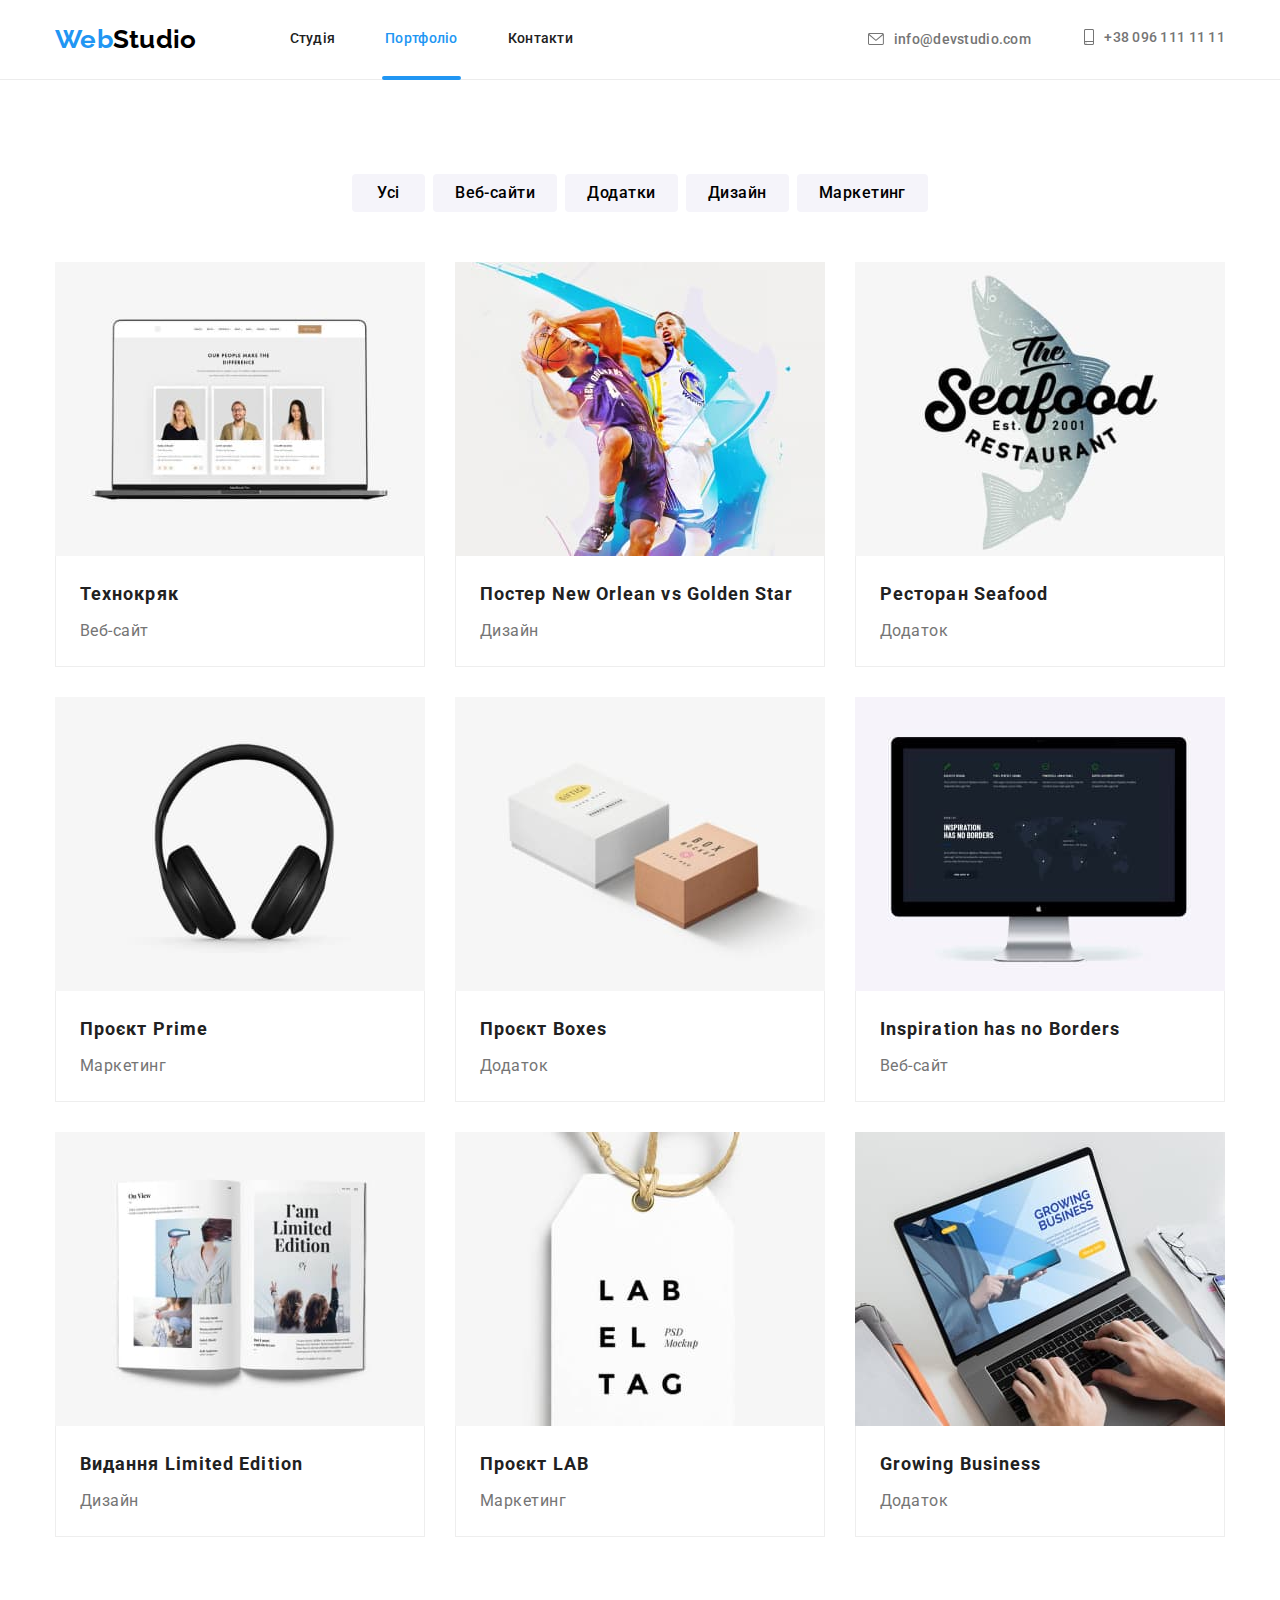
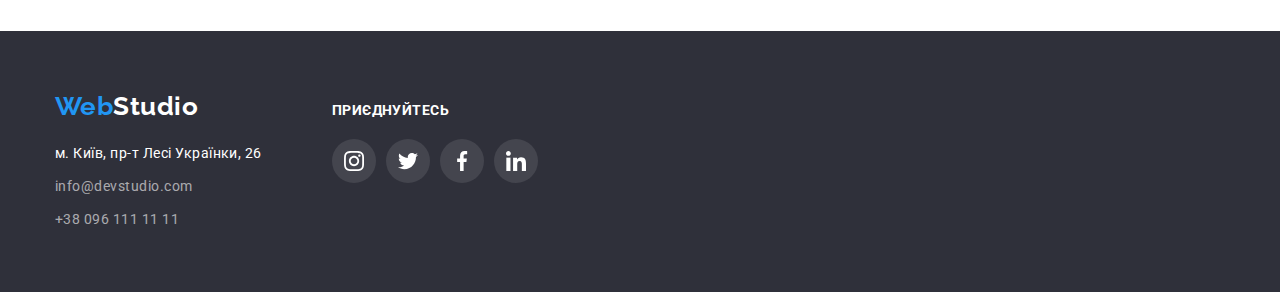
==== portfolio.html @ ce102ca3 "Copied hw5" ====
<!DOCTYPE html>
<html lang="uk">

<head>
    <meta charset="UTF-8">
    <meta name="viewport" content="width=device-width, initial-scale=1.0">
    <title>goit-hw5</title>
    <link
        href="https://fonts.googleapis.com/css2?family=Raleway:wght@700&family=Roboto:wght@400;500;700;900&display=swap"
        rel="stylesheet">
    <link rel="stylesheet" href="https://cdn.jsdelivr.net/npm/modern-normalize@1.1.0/modern-normalize.min.css" />
    <link rel="stylesheet" href="./css/style.css">

</head>

<body>
    <header class="header">
        <div class="header-container container">
            <nav class="header-nav">
                <a href="./index.html" lang="en" class="header-logo logo link"><span
                        class="logo-feature">Web</span>Studio</a>
                <ul class="menu list">
                    <li class="menu-item">
                        <a class="menu-link link" href="./index.html">Студія</a>
                    </li>
                    <li class="menu-item">
                        <a class="menu-link link current" href="./portfolio.html">Портфоліо</a>
                    </li>
                    <li class="menu-item">
                        <a class="menu-link link" href="">Контакти</a>
                    </li>
                </ul>
            </nav>
            <div class="header-links">
                <a class="header-email link" href="mailto:info@devstudio.com">
                    <svg class="email-icon" width="16" height="12">
                        <use href="./images/icons.svg#icon-envelope"></use>
                    </svg>
                    info@devstudio.com</a>
                <a href="tel:+380961111111" class="header-phone-number link">
                    <svg class="tel-icon" width="10" height="16">
                        <use href="./images/icons.svg#icon-smartphone"></use>
                    </svg>
                    +38 096 111 11 11</a>
            </div>
        </div>
    </header>
    <main class="portfolio section">
        <div class="container">
            <h1 class="portfolio-title visually-hidden">Cписок прикладів робіт</h1>
            <ul class="filters-menu list">
                <li class="filters-item">
                    <button class="filters-btn btn" type="button">Усі</button>
                </li>
                <li class="filters-item">
                    <button class="filters-btn btn" type="button">Веб-сайти</button>
                </li>
                <li class="filters-item">
                    <button class="filters-btn btn" type="button">Додатки</button>
                </li>
                <li class="filters-item">
                    <button class="filters-btn btn" type="button">Дизайн</button>
                </li>
                <li class="filters-item">
                    <button class="filters-btn btn" type="button">Маркетинг</button>
                </li>
            </ul>
            <ul class="project-list list">
                <li class="project-item">
                    <a class="project-link link" href="">
                        <div class="project-thumb">
                            <img src="./images/portfolio/portfolio1.jpg" alt="Технокряк"
                                width="370" height="294" class="project-thumb-img img">
                            <p class="project-thumb-text">Ресурс пропонує комплексні пропозиції з різним рівнем
                                функціоналу та сервісів. Все це дозволить відвідувачу отримати вичерпні відомості про
                                компанію чи приватну особу.</p>
                        </div>
                        <div class="project-wrapper">
                            <h2 class="project-title">Технокряк</h2>
                            <p class="project-text">Веб-сайт</p>
                        </div>
                    </a>
                </li>
                <li class="project-item">
                    <a class="project-link link" href="">
                        <div class="project-thumb">
                            <img src="./images/portfolio/portfolio2.jpg" alt="Постер New Orlean vs Golden Star"
                                width="370" height="294" class="project-thumb-img img">
                            <p class="project-thumb-text">Ресурс пропонує комплексні пропозиції з різним рівнем
                                функціоналу та сервісів. Все це дозволить відвідувачу отримати вичерпні відомості про
                                компанію чи приватну особу.</p>
                        </div>
                        <div class="project-wrapper">
                            <h2 class="project-title">Постер New Orlean vs Golden Star</h2>
                            <p class="project-text">Дизайн</p>
                        </div>
                    </a>
                </li>
                <li class="project-item">
                    <a class="project-link link" href="">
                        <div class="project-thumb">
                            <img src="./images/portfolio/portfolio3.jpg" alt="Ресторан Seafood" width="370" height="294"
                                class="project-thumb-img img">
                            <p class="project-thumb-text">Ресурс пропонує комплексні пропозиції з різним рівнем
                                функціоналу та сервісів. Все це дозволить відвідувачу отримати вичерпні відомості про
                                компанію чи приватну особу.</p>
                        </div>
                        <div class="project-wrapper">
                            <h2 class="project-title">Ресторан Seafood</h2>
                            <p class="project-text">Додаток</p>
                        </div>
                    </a>
                </li>
                <li class="project-item">
                    <a class="project-link link" href="">
                        <div class="project-thumb">
                            <img src="./images/portfolio/portfolio4.jpg" alt="Проєкт Prime" width="370" height="294"
                                class="project-thumb-img img">
                            <p class="project-thumb-text">Ресурс пропонує комплексні пропозиції з різним рівнем
                                функціоналу та сервісів. Все це дозволить відвідувачу отримати вичерпні відомості про
                                компанію чи приватну особу.</p>
                        </div>
                        <div class="project-wrapper">
                            <h2 class="project-title">Проєкт Prime</h2>
                            <p class="project-text">Маркетинг</p>
                        </div>
                    </a>
                </li>
                <li class="project-item">
                    <a class="project-link link" href="">
                        <div class="project-thumb">
                            <img src="./images/portfolio/portfolio5.jpg" alt="Проєкт Boxes" width="370" height="294"
                                class="project-thumb-img img">
                            <p class="project-thumb-text">Ресурс пропонує комплексні пропозиції з різним рівнем
                                функціоналу та сервісів. Все це дозволить відвідувачу отримати вичерпні відомості про
                                компанію чи приватну особу.</p>
                        </div>
                        <div class="project-wrapper">
                            <h2 class="project-title">Проєкт Boxes</h2>
                            <p class="project-text">Додаток</p>
                        </div>
                    </a>
                </li>
                <li class="project-item">
                    <a class="project-link link" href="">
                        <div class="project-thumb">
                            <img src="./images/portfolio/portfolio6.jpg" alt="Inspiration has no Borders" width="370"
                                height="294" class="project-thumb-img img">
                            <p class="project-thumb-text">Ресурс пропонує комплексні пропозиції з різним рівнем
                                функціоналу та сервісів. Все це дозволить відвідувачу отримати вичерпні відомості про
                                компанію чи приватну особу.</p>
                        </div>
                        <div class="project-wrapper">
                            <h2 class="project-title">Inspiration has no Borders</h2>
                            <p class="project-text">Веб-сайт</p>
                        </div>
                    </a>
                </li>
                <li class="project-item">
                    <a class="project-link link" href="">
                        <div class="project-thumb">
                            <img src="./images/portfolio/portfolio7.jpg" alt="Видання Limited Edition" width="370"
                                height="294" class="project-thumb-img img">
                            <p class="project-thumb-text">Ресурс пропонує комплексні пропозиції з різним рівнем
                                функціоналу та сервісів. Все це дозволить відвідувачу отримати вичерпні відомості про
                                компанію чи приватну особу.</p>
                        </div>
                        <div class="project-wrapper">
                            <h2 class="project-title">Видання Limited Edition</h2>
                            <p class="project-text">Дизайн</p>
                        </div>
                    </a>
                </li>
                <li class="project-item">
                    <a class="project-link link" href="">
                        <div class="project-thumb">
                            <img src="./images/portfolio/portfolio8.jpg" alt="Проєкт LAB" width="370" height="294"
                                class="project-thumb-img img">
                            <p class="project-thumb-text">Ресурс пропонує комплексні пропозиції з різним рівнем
                                функціоналу та сервісів. Все це дозволить відвідувачу отримати вичерпні відомості про
                                компанію чи приватну особу.</p>
                        </div>
                        <div class="project-wrapper">
                            <h2 class="project-title">Проєкт LAB</h2>
                            <p class="project-text">Маркетинг</p>
                        </div>
                    </a>
                </li>
                <li class="project-item">
                    <a class="project-link link" href="">
                        <div class="project-thumb">
                            <img src="./images/portfolio/portfolio9.jpg" alt="Growing Business" width="370" height="294"
                                class="project-thumb-img img">
                            <p class="project-thumb-text">Ресурс пропонує комплексні пропозиції з різним рівнем
                                функціоналу та сервісів. Все це дозволить відвідувачу отримати вичерпні відомості про
                                компанію чи приватну особу.</p>
                        </div>
                        <div class="project-wrapper">
                            <h2 class="project-title">Growing Business</h2>
                            <p class="project-text">Додаток</p>
                        </div>
                    </a>
                </li>

            </ul>
        </div>
    </main>
    <footer class="footer">
        <div class="container footer-container">
            <div class="footer-address">
                <a href="./index.html" lang="en" class="footer-logo logo link"><span
                        class="logo-feature">Web</span>Studio</a>
                <address class="contact">
                    <ul class="contact-list list">
                        <li class="contact-item">
                            <a href="https://goo.gl/maps/WSS5QyxdvY6HkFST6" target="_blank" rel="noopener noreferrer"
                                class="contact-address link"> м. Київ,
                                пр-т Лесі Українки, 26</a>
                        </li>
                        <li class="contact-item">
                            <a href="mailto:info@devstudio.com" class="contact-email link">info@devstudio.com</a> <br>
                        </li>
                        <li class="contact-item">
                            <a href="tel:+380961111111" class="contact-phone link">+38 096 111 11 11</a>
                        </li>
                    </ul>
                </address>
            </div>
            <div class="footer-social">
                <h3 class="footer-social-title">приєднуйтесь</h3>
                <ul class="social-list list">
                    <li class="social-list-item">
                        <a href="" class="social-list-link social-list-link-footer">
                            <svg class="social-list-icon social-list-icon-footer" width="20" height="20">
                                <use href="./images/icons.svg#icon-instagram"></use>
                            </svg>
                        </a>
                    </li>
                    <li class="social-list-item">
                        <a href="" class="social-list-link social-list-link-footer">
                            <svg class="social-list-icon social-list-icon-footer" width="20" height="20">
                                <use href="./images/icons.svg#icon-twitter"></use>
                            </svg>
                        </a>
                    </li>
                    <li class="social-list-item">
                        <a href="" class="social-list-link social-list-link-footer">
                            <svg class="social-list-icon social-list-icon-footer" width="20" height="20">
                                <use href="./images/icons.svg#icon-facebook"></use>
                            </svg>
                        </a>
                    </li>
                    <li class="social-list-item">
                        <a href="" class="social-list-link social-list-link-footer">
                            <svg class="social-list-icon social-list-icon-footer" width="20" height="20">
                                <use href="./images/icons.svg#icon-linkedin"></use>
                            </svg>
                        </a>
                    </li>
                </ul>
            </div>
        </div>
    </footer>
</body>

</html>
---- css/style.css ----
/* цвет основного текста #212121 */
/* вторичный цвет текста  #757575*/
/* цвет инфо текста rgba(255, 255, 255, 0.6) */
/* акцент #2196F3 */

:root {
  --primary-font: 'Roboto', sans-serif;
  --secondary-font: 'Raleway', sans-serif;
  --primary-text-color: #212121;
  --desc-text-color: #757575;
  --info-text-color: rgba(255, 255, 255, 0.6);
  --accent-color: #2196f3;
  --transition-dur-and-func: 250ms cubic-bezier(0.4, 0, 0.2, 1);
}

h1,
h2,
h3,
h4,
h5,
h6,
p {
  margin-top: 0;
  margin-bottom: 0;
}

ul,
ol {
  margin-top: 0;
  margin-bottom: 0;
  padding-left: 0;
}

.img {
  display: block;
}

.list {
  list-style: none;
}

.link {
  text-decoration: none;
}

.btn {
  cursor: pointer;
  border: none;
}

body {
  background-color: white;
  color: var(--primary-text-color);
  font-family: var(--primary-font);
  font-weight: 400;
  font-style: normal;
  letter-spacing: 0.03em;
}

.visually-hidden {
  position: absolute;
  width: 1px;
  height: 1px;
  margin: -1px;
  padding: 0;
  overflow: hidden;
  border: 0;
  clip: rect(0 0 0 0);
}

.container {
  width: 1200px;
  margin: 0 auto;
  padding-left: 15px;
  padding-right: 15px;
  /* outline: 1px solid tomato; */
}

.section {
  padding: 94px 0;
}

/* ==================== COMPONENTS ==================== */
.title {
  font-weight: 700;
  font-size: 36px;
  line-height: 1.16;
  text-align: center;
  margin-bottom: 50px;
}

.logo {
  font-family: var(--secondary-font);
  font-weight: 700;
  font-size: 26px;
  line-height: 1.19;
}
/* ==================== /COMPONENTS ==================== */

/* ==================== HEADER ==================== */
.header {
  font-weight: 500;
  font-size: 14px;
  line-height: 1.14;
  letter-spacing: 0.02em;
  padding: 24px 0;
  border-bottom: 1px solid #ececec;
}

.header-container {
  display: flex;
  align-items: center;
  justify-content: space-between;
}

.header-nav {
  display: flex;
  column-gap: 93px;
  align-items: center;
}

.menu {
  display: flex;
  column-gap: 50px;
}

.header-logo {
  color: #000000;
}

.logo-feature {
  color: var(--accent-color);
}

.menu-link {
  color: var(--primary-text-color);
  transition: color var(--transition-dur-and-func);
}

.menu-link:hover,
.menu-link:focus {
  color: var(--accent-color);
}

.current {
  position: relative;
  color: var(--accent-color);
}

.current::after {
  content: '';
  position: absolute;
  top: 100%;
  left: -5%;
  width: 110%;
  border: 2px solid var(--accent-color);
  border-radius: 2px;
  background: var(--accent-color);
  margin-top: 30px;
}

/* email */
.header-email {
  display: inline-flex;
  align-items: center;
  column-gap: 10px;
  color: var(--desc-text-color);
  margin-right: 50px;
  transition: color var(--transition-dur-and-func);
}

.header-email:hover,
.header-email:focus {
  color: var(--accent-color);
}

.email-icon {
  fill: var(--desc-text-color);
  transition: fill var(--transition-dur-and-func);
}

.header-email:hover .email-icon,
.header-email:focus .email-icon {
  fill: var(--accent-color);
}

/* tel */
.header-phone-number {
  display: inline-flex;
  align-items: center;
  column-gap: 10px;
  color: var(--desc-text-color);
  transition: color var(--transition-dur-and-func);
}

.header-phone-number:hover,
.header-phone-number:focus {
  color: var(--accent-color);
}

.tel-icon {
  fill: var(--desc-text-color);
  transition: fill var(--transition-dur-and-func);
}

.header-phone-number:hover .tel-icon,
.header-phone-number:focus .tel-icon {
  fill: var(--accent-color);
}
/* ==================== /HEADER ==================== */

/* ==================== HERO ==================== */
.hero {
  text-align: center;
  letter-spacing: 0.06em;

  max-width: 1600px;
  height: 600px;
  margin: 0 auto;
  background-image: linear-gradient(to right, rgba(47, 48, 58, 0.4), rgba(47, 48, 58, 0.4)),
    url('../images/hero/hero.jpg');
  background-repeat: no-repeat;
  background-size: cover;
  background-position: center center;
}

.hero-container {
  padding: 200px 0;
}

.hero-title {
  font-weight: 900;
  font-size: 44px;
  line-height: 1.36;
  text-transform: uppercase;
  color: #ffffff;
  max-width: 696px;
  margin: 0 auto;
  margin-bottom: 30px;
}

.hero-btn {
  font-weight: 700;
  font-size: 16px;
  line-height: 1.88;
  letter-spacing: 0.06em;
  background-color: #188ce8;
  color: #ffffff;
  transition: background-color var(--transition-dur-and-func);
  box-shadow: 0px 4px 4px rgba(0, 0, 0, 0.15);
  border-radius: 4px;
  padding: 10px 32px;
}

.hero-btn:hover,
.hero-btn:focus {
  background-color: var(--accent-color);
}
/* ==================== /HERO ==================== */

/* ==================== BACKDROP ==================== */
.backdrop.is-hidden {
  visibility: hidden;
  opacity: 0;
  pointer-events: none;
}

.backdrop {
  position: fixed;
  top: 0;
  left: 0;
  z-index: 1000;
  width: 100%;
  height: 100%;
  background-color: rgba(0, 0, 0, 0.2);
  opacity: 1;
  visibility: visible;
  transition: opacity var(--transition-dur-and-func), visibility var(--transition-dur-and-func);
}

.modal {
  position: absolute;
  top: 50%;
  left: 50%;
  transform: translate(-50%, -50%);
  min-width: 528px;
  min-height: 581px;
  background-color: #fff;
  padding: 40px;
}

.modal-close-btn {
  position: absolute;
  top: 8px;
  right: 8px;
  display: flex;
  justify-content: center;
  align-items: center;
  width: 30px;
  height: 30px;
  border-radius: 50%;
  background-color: transparent;
  transition: border-color var(--transition-dur-and-func);
  border: 1px solid rgba(0, 0, 0, 0.1);
  padding: 0;
}

.modal-close-btn:hover,
.modal-close-btn:focus {
  border-color: var(--accent-color);
}

.modal-close-btn-icon {
  fill: #303030;
  transition: fill var(--transition-dur-and-func);
}

.modal-close-btn:hover .modal-close-btn-icon,
.modal-close-btn:focus .modal-close-btn-icon {
  fill: var(--accent-color);
}

/* ==================== /BACKDROP ==================== */

/* ==================== FEATURE ==================== */
.feature-list {
  display: flex;
  flex-wrap: wrap;
  gap: 30px;
}

.feature-item {
  flex-basis: calc((100% - 90px) / 4);
}

.feature-icon-wrapper {
  display: flex;
  justify-content: center;
  align-items: center;
  height: 120px;
  background-color: #f5f4fa;
  margin-bottom: 30px;
}

.feature-sub-title {
  font-weight: 700;
  font-size: 14px;
  line-height: 1.14;
  text-transform: uppercase;
  margin-bottom: 10px;
}

.feature-text {
  font-size: 14px;
  line-height: 1.71;
  color: var(--desc-text-color);
}
/* ==================== /FEATURE ==================== */

/* ==================== FIELD ==================== */
.field {
  padding-top: 0;
}

.field-list {
  display: flex;
  flex-wrap: wrap;
  gap: 30px;
}

.field-item {
  flex-basis: calc((100% - 60px) / 3);
}
.field-thumb {
  position: relative;
}

.field-img-title {
  position: absolute;
  top: 88%;
  left: 50%;
  transform: translate(-50%, -50%);
  width: 100%;
  font-weight: 700;
  font-size: 14px;
  line-height: 1.14;
  text-align: center;
  letter-spacing: 0.03em;
  text-transform: uppercase;
  color: #ffffff;
  background: rgba(47, 48, 58, 0.8);
  padding: 27px 0;
}

/* ==================== /FIELD ==================== */

/* ==================== TEAM ==================== */
.team {
  background-color: #f5f4fa;
}

.team-list {
  display: flex;
  flex-wrap: wrap;
  gap: 30px;
}

.staff {
  flex-basis: calc((100% - 90px) / 4);
  font-size: 16px;
  line-height: 1.19;
  box-shadow: 0px 1px 3px rgba(0, 0, 0, 0.12), 0px 1px 1px rgba(0, 0, 0, 0.14),
    0px 2px 1px rgba(0, 0, 0, 0.2);
  border-radius: 0px 0px 4px 4px;
  background-color: #fff;
}

.staff-content-wrapper {
  padding: 30px 0;
  text-align: center;
}

.staff-title {
  font-weight: 500;
  margin-bottom: 10px;
}

.staff-position {
  color: var(--desc-text-color);
  margin-bottom: 16px;
}

.social-list {
  display: flex;
  justify-content: center;
  column-gap: 10px;
}

.social-list-link {
  display: flex;
  justify-content: center;
  align-items: center;
  width: 44px;
  height: 44px;
  border-radius: 50%;
  background-color: #ffffff;
  transition: background-color var(--transition-dur-and-func);
}

.social-list-link:hover,
.social-list-link:focus {
  background-color: var(--accent-color);
}

.social-list-icon {
  fill: #afb1b8;
  transition: fill var(--transition-dur-and-func);
}

.social-list-link:hover .social-list-icon,
.social-list-link:focus .social-list-icon {
  fill: #ffffff;
}
/* ==================== /TEAM ==================== */

/* ==================== CLIENTS ==================== */
.clients-list {
  display: flex;
  flex-wrap: wrap;
  gap: 30px;
}

.clients-item {
  flex-basis: calc((100% - 150px) / 6);
}

.clients-link {
  display: flex;
  justify-content: center;
  align-items: center;
  height: 92px;
  border: 1px solid #afb1b8;
  border-radius: 4px;
  transition: border var(--transition-dur-and-func);
}

.clients-icon {
  fill: #afb1b8;
  transition: fill var(--transition-dur-and-func);
}

.clients-link:hover,
.clients-link:focus {
  border: 1px solid var(--accent-color);
}

.clients-link:hover .clients-icon,
.clients-link:focus .clients-icon {
  fill: var(--accent-color);
}
/* ==================== /CLIENTS ==================== */

/* ==================== PORTFOLIO ==================== */
.filters-menu {
  display: flex;
  justify-content: center;
  flex-wrap: wrap;
  column-gap: 8px;
  margin-bottom: 50px;
}

.filters-btn {
  min-width: 73px;
  padding: 6px 22px;
  font-style: normal;
  font-weight: 500;
  font-size: 16px;
  line-height: 1.62;
  letter-spacing: 0.03em;
  background-color: #f5f4fa;
  transition: box-shadow var(--transition-dur-and-func),
    background-color var(--transition-dur-and-func), color var(--transition-dur-and-func);
  border-radius: 4px;
}

.filters-btn:hover,
.filters-btn:focus {
  box-shadow: 0px 3px 1px rgba(0, 0, 0, 0.1), 0px 1px 2px rgba(0, 0, 0, 0.08),
    0px 2px 2px rgba(0, 0, 0, 0.12);
  background-color: var(--accent-color);
  color: #ffffff;
}

.project-list {
  display: flex;
  flex-wrap: wrap;
  gap: 30px;
}

.project-item {
  flex-basis: calc((100% - 60px) / 3);
  transition: box-shadow var(--transition-dur-and-func);
}

.project-item:hover,
.project-item:focus {
  box-shadow: 0px 1px 1px rgba(0, 0, 0, 0.12), 0px 4px 4px rgba(0, 0, 0, 0.06),
    1px 4px 6px rgba(0, 0, 0, 0.16);
}

.project-wrapper {
  border: 1px solid #eeeeee;
  border-top: 0;
  padding: 20px 24px;
}

.project-title {
  font-style: normal;
  font-weight: 700;
  font-size: 18px;
  line-height: 2;
  letter-spacing: 0.06em;
  color: var(--primary-text-color);
  margin-bottom: 4px;
}

.project-text {
  font-style: normal;
  font-size: 16px;
  line-height: 1.88;
  color: var(--desc-text-color);
}

.project-thumb {
  position: relative;
  overflow: hidden;
}

.project-thumb-text {
  outline: 1px solid tomato;
  position: absolute;
  top: 50%;
  left: 0%;
  transform: translateY(90%);
  transition: transform 250ms cubic-bezier(0.4, 0, 0.2, 1);
  width: 100%;
  height: 100%;
  opacity: 1;
  font-size: 18px;
  line-height: 1.56;
  letter-spacing: 0.03em;
  background: rgba(33, 150, 243, 0.9);
  color: #ffffff;
  padding: 63px 24px;
}

.project-item:hover .project-thumb-text,
.project-item:focus .project-thumb-text {
  transform: translateY(-50%);
}
/* ==================== /PORTFOLIO ==================== */

/* ==================== FOOTER ==================== */
.footer {
  background-color: #2f303a;
  padding: 60px 0;
}

.footer-logo {
  color: #ffffff;
}

.contact {
  margin-top: 20px;
}

.contact-item {
  font-style: normal;
  font-size: 14px;
  line-height: 1.71;
  margin-bottom: 9px;
}
.contact-item:last-child {
  margin-bottom: 0;
}

.contact-address {
  color: #ffffff;
}

.contact-phone,
.contact-email {
  color: var(--info-text-color);
}

/* social */
.footer-container {
  display: flex;
  column-gap: 70px;
}

.footer-social-title {
  font-style: normal;
  font-weight: 700;
  font-size: 14px;
  line-height: 1.14;
  letter-spacing: 0.03em;
  text-transform: uppercase;
  color: #ffffff;
  margin-bottom: 20px;
  margin-top: 12px;
}

.social-list-icon-footer {
  fill: #ffffff;
}
.social-list-link-footer {
  background: rgba(255, 255, 255, 0.1);
}

/* ==================== /FOOTER ==================== */
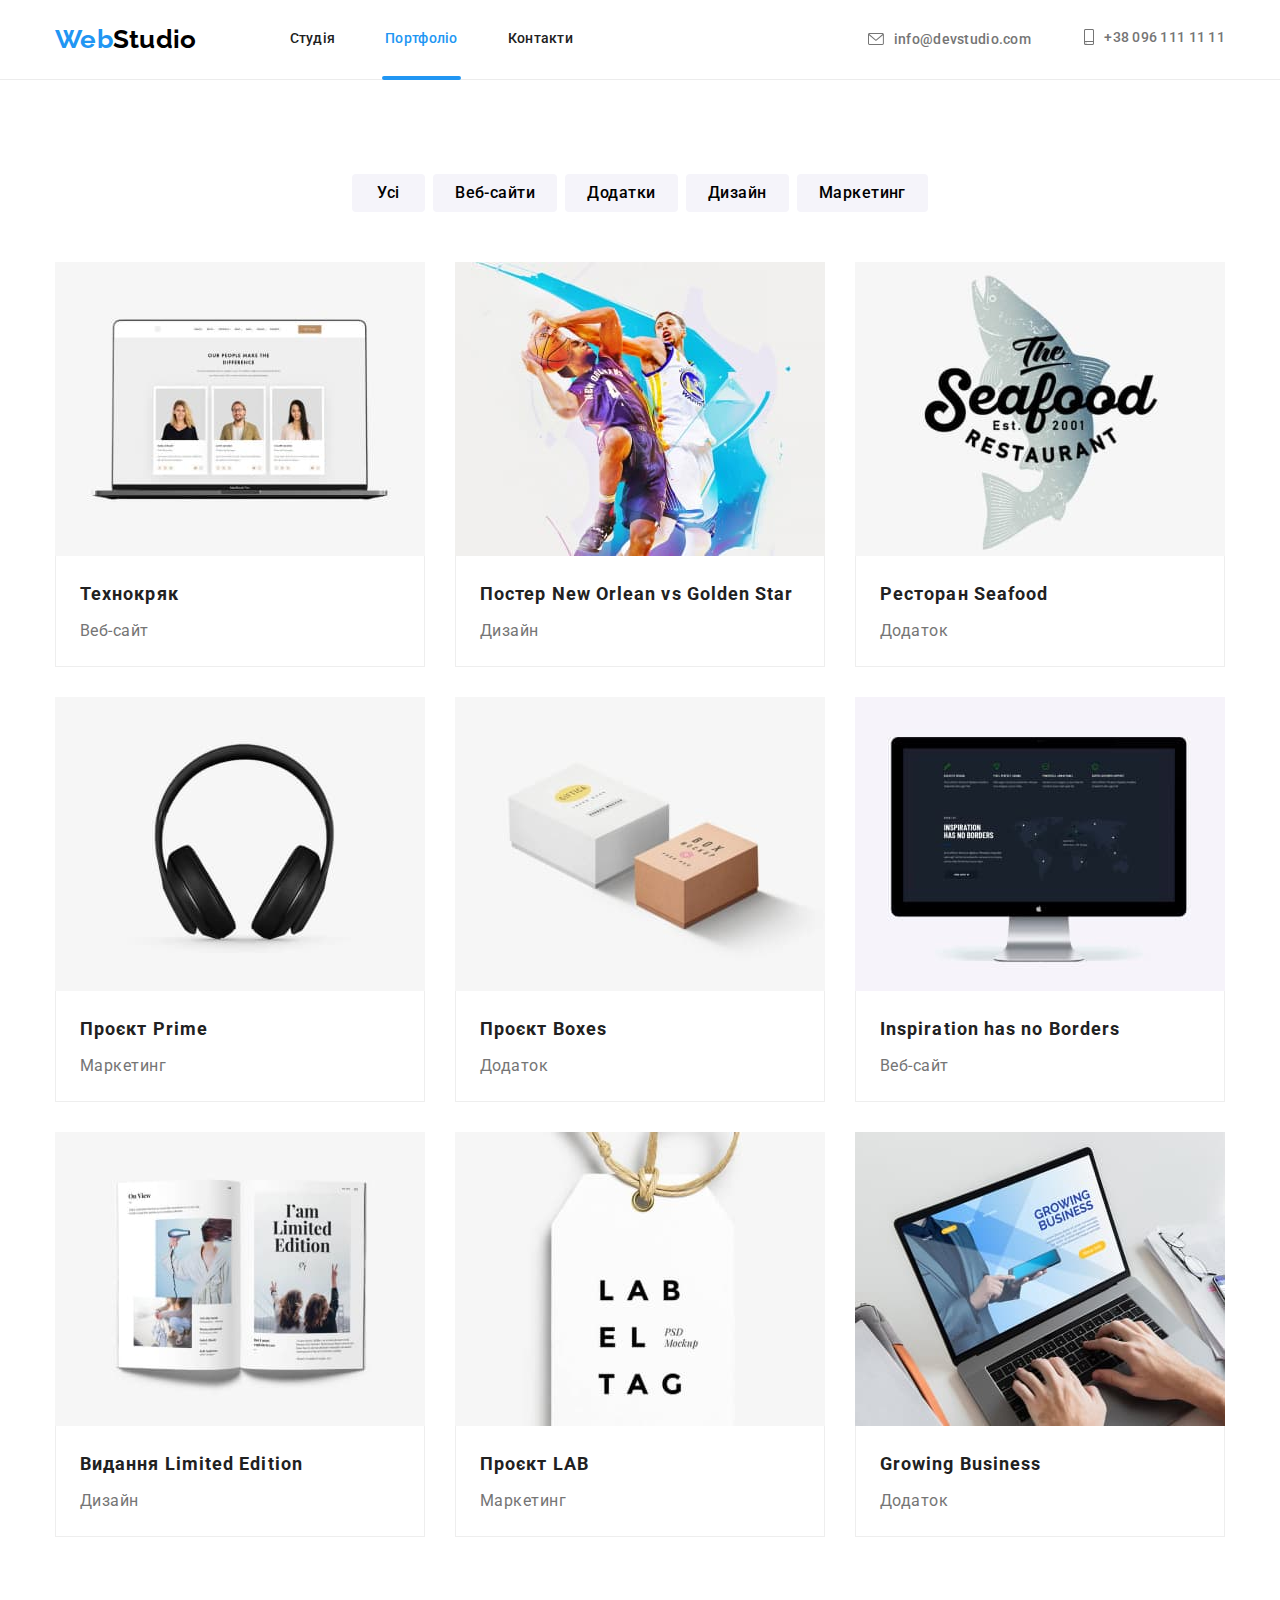
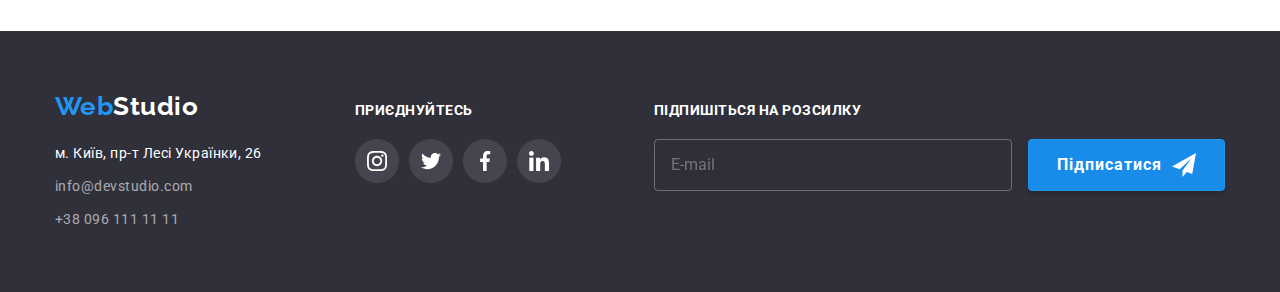
==== commit 4851b960: "Changed footer in portfolio.html" ====
--- a/portfolio.html
+++ b/portfolio.html
@@ -4,7 +4,7 @@
 <head>
     <meta charset="UTF-8">
     <meta name="viewport" content="width=device-width, initial-scale=1.0">
-    <title>goit-hw5</title>
+    <title>goit-hw6</title>
     <link
         href="https://fonts.googleapis.com/css2?family=Raleway:wght@700&family=Roboto:wght@400;500;700;900&display=swap"
         rel="stylesheet">
@@ -69,8 +69,8 @@
                 <li class="project-item">
                     <a class="project-link link" href="">
                         <div class="project-thumb">
-                            <img src="./images/portfolio/portfolio1.jpg" alt="Технокряк"
-                                width="370" height="294" class="project-thumb-img img">
+                            <img src="./images/portfolio/portfolio1.jpg" alt="Технокряк" width="370" height="294"
+                                class="project-thumb-img img">
                             <p class="project-thumb-text">Ресурс пропонує комплексні пропозиції з різним рівнем
                                 функціоналу та сервісів. Все це дозволить відвідувачу отримати вичерпні відомості про
                                 компанію чи приватну особу.</p>
@@ -227,7 +227,7 @@
                 </address>
             </div>
             <div class="footer-social">
-                <h3 class="footer-social-title">приєднуйтесь</h3>
+                <h3 class="footer-title">приєднуйтесь</h3>
                 <ul class="social-list list">
                     <li class="social-list-item">
                         <a href="" class="social-list-link social-list-link-footer">
@@ -258,6 +258,17 @@
                         </a>
                     </li>
                 </ul>
+            </div>
+            <div class="footer-subscribe">
+                <h3 class="footer-title">Підпишіться на розсилку</h3>
+                <label for="subscribe" class="visually-hidden">Enter your email</label>
+                <input class="subscribe-input" type="email" name="email" id="subscribe" placeholder="E-mail">
+                <button class="subscribe-btn blue-btn btn" type="submit">Підписатися
+                    <svg class="subscribe-btn-icon" width="24" height="24">
+                        <use href="./images/icons.svg#icon-send"></use>
+                    </svg>
+                </button>
+
             </div>
         </div>
     </footer>
--- a/css/style.css
+++ b/css/style.css
@@ -94,6 +94,23 @@
   font-weight: 700;
   font-size: 26px;
   line-height: 1.19;
+}
+
+.blue-btn {
+  font-weight: 700;
+  font-size: 16px;
+  line-height: 1.88;
+  letter-spacing: 0.06em;
+  background-color: #188ce8;
+  color: #ffffff;
+  transition: background-color var(--transition-dur-and-func);
+  box-shadow: 0px 4px 4px rgba(0, 0, 0, 0.15);
+  border-radius: 4px;
+}
+
+.blue-btn:hover,
+.blue-btn:focus {
+  background-color: var(--accent-color);
 }
 /* ==================== /COMPONENTS ==================== */
 
@@ -240,21 +257,7 @@
 }
 
 .hero-btn {
-  font-weight: 700;
-  font-size: 16px;
-  line-height: 1.88;
-  letter-spacing: 0.06em;
-  background-color: #188ce8;
-  color: #ffffff;
-  transition: background-color var(--transition-dur-and-func);
-  box-shadow: 0px 4px 4px rgba(0, 0, 0, 0.15);
-  border-radius: 4px;
   padding: 10px 32px;
-}
-
-.hero-btn:hover,
-.hero-btn:focus {
-  background-color: var(--accent-color);
 }
 /* ==================== /HERO ==================== */
 
@@ -319,8 +322,141 @@
 .modal-close-btn:focus .modal-close-btn-icon {
   fill: var(--accent-color);
 }
-
 /* ==================== /BACKDROP ==================== */
+
+/* ==================== MODAL FORM ==================== */
+.modal-caption {
+  font-weight: 700;
+  font-size: 20px;
+  line-height: 1.15;
+  text-align: center;
+  margin-bottom: 12px;
+}
+
+.modal-form {
+  display: flex;
+  flex-direction: column;
+  row-gap: 10px;
+}
+
+.modal-form-field-desc {
+  display: block;
+  text-align: start;
+  font-size: 12px;
+  line-height: 1.16;
+  letter-spacing: 0.01em;
+  color: var(--desc-text-color);
+  margin-bottom: 4px;
+}
+
+.modal-form-input-wrapper {
+  position: relative;
+  display: block;
+}
+
+.modal-form-input {
+  width: 100%;
+  height: 40px;
+  border: 1px solid rgba(33, 33, 33, 0.2);
+  border-radius: 4px;
+  color: var(--primary-text-color);
+  transition: border-color var(--transition-dur-and-func);
+  padding-left: 42px;
+}
+
+.modal-form-input:focus {
+  outline: none;
+  border-color: var(--accent-color);
+}
+.modal-phone-icon {
+  padding: 2.5px;
+}
+
+.modal-form-icon {
+  display: block;
+  position: absolute;
+  top: 50%;
+  left: 12px;
+  transform: translateY(-50%);
+  transition: fill var(--transition-dur-and-func);
+  fill: var(--primary-text-color);
+}
+
+.modal-form-input:focus + .modal-form-icon {
+  fill: var(--accent-color);
+}
+
+.modal-form-message {
+  font-size: 12px;
+  line-height: 1.16;
+  letter-spacing: 0.01em;
+  color: var(--primary-text-color);
+  width: 100%;
+  height: 120px;
+  resize: none;
+  padding: 12px 16px;
+  border: 1px solid rgba(33, 33, 33, 0.2);
+  border-radius: 4px;
+  transition: border-color var(--transition-dur-and-func);
+}
+
+.modal-form-message::placeholder {
+  font-size: 12px;
+  line-height: 1.16;
+  letter-spacing: 0.01em;
+  color: rgba(117, 117, 117, 0.5);
+}
+
+.modal-form-message:focus {
+  outline: none;
+  border-color: var(--accent-color);
+}
+
+.modal-form-check-wrapper {
+  display: flex;
+  align-items: center;
+  font-size: 14px;
+  line-height: 1.71;
+  color: var(--desc-text-color);
+}
+
+.modal-form-own-check {
+  border: 1px solid var(--primary-text-color);
+  border-radius: 4px;
+  cursor: pointer;
+  padding: 2px;
+  margin-right: 8px;
+}
+
+.modal-form-check:checked + .modal-form-own-check {
+  background-color: var(--accent-color);
+  border-color: var(--accent-color);
+}
+
+.modal-form-check:focus + .modal-form-own-check {
+  outline: 2px solid rgba(0, 0, 255, 0.5);
+}
+
+.modal-form-own-check-icon {
+  display: none;
+  fill: #ffffff;
+}
+
+.modal-form-check:checked + .modal-form-own-check .modal-form-own-check-icon {
+  display: block;
+}
+
+.modal-form-check-link {
+  color: var(--accent-color);
+}
+
+.modal-form-btn {
+  align-self: center;
+  padding: 10px 52px;
+  margin-top: 20px;
+}
+
+/* ==================== /MODAL FORM ==================== */
 
 /* ==================== FEATURE ==================== */
 .feature-list {
@@ -636,15 +772,14 @@
 /* social */
 .footer-container {
   display: flex;
-  column-gap: 70px;
-}
-
-.footer-social-title {
+  justify-content: space-between;
+}
+
+.footer-title {
   font-style: normal;
   font-weight: 700;
   font-size: 14px;
   line-height: 1.14;
-  letter-spacing: 0.03em;
   text-transform: uppercase;
   color: #ffffff;
   margin-bottom: 20px;
@@ -658,4 +793,38 @@
   background: rgba(255, 255, 255, 0.1);
 }
 
+/* subscribe */
+
+.subscribe-input {
+  font-size: 16px;
+  line-height: 1.25;
+  color: rgba(255, 255, 255, 0.6);
+  border: 1px solid rgba(255, 255, 255, 0.3);
+  filter: drop-shadow(0px 4px 4px rgba(0, 0, 0, 0.15));
+  border-radius: 4px;
+  width: 358px;
+  transition: border 250ms cubic-bezier(0.4, 0, 0.2, 1);
+  background-color: transparent;
+  outline: none;
+  padding: 15px 16px;
+}
+
+.subscribe-input:focus {
+  border: 1px solid #ffffff;
+  color: #ffffff;
+}
+
+.subscribe-btn {
+  display: inline-flex;
+  border: 1px solid var(--accent-color);
+  padding: 10px 28px;
+  margin-left: 12px;
+}
+
+.subscribe-btn-icon {
+  align-self: center;
+  fill: #ffffff;
+  margin-left: 10px;
+}
+
 /* ==================== /FOOTER ==================== */
